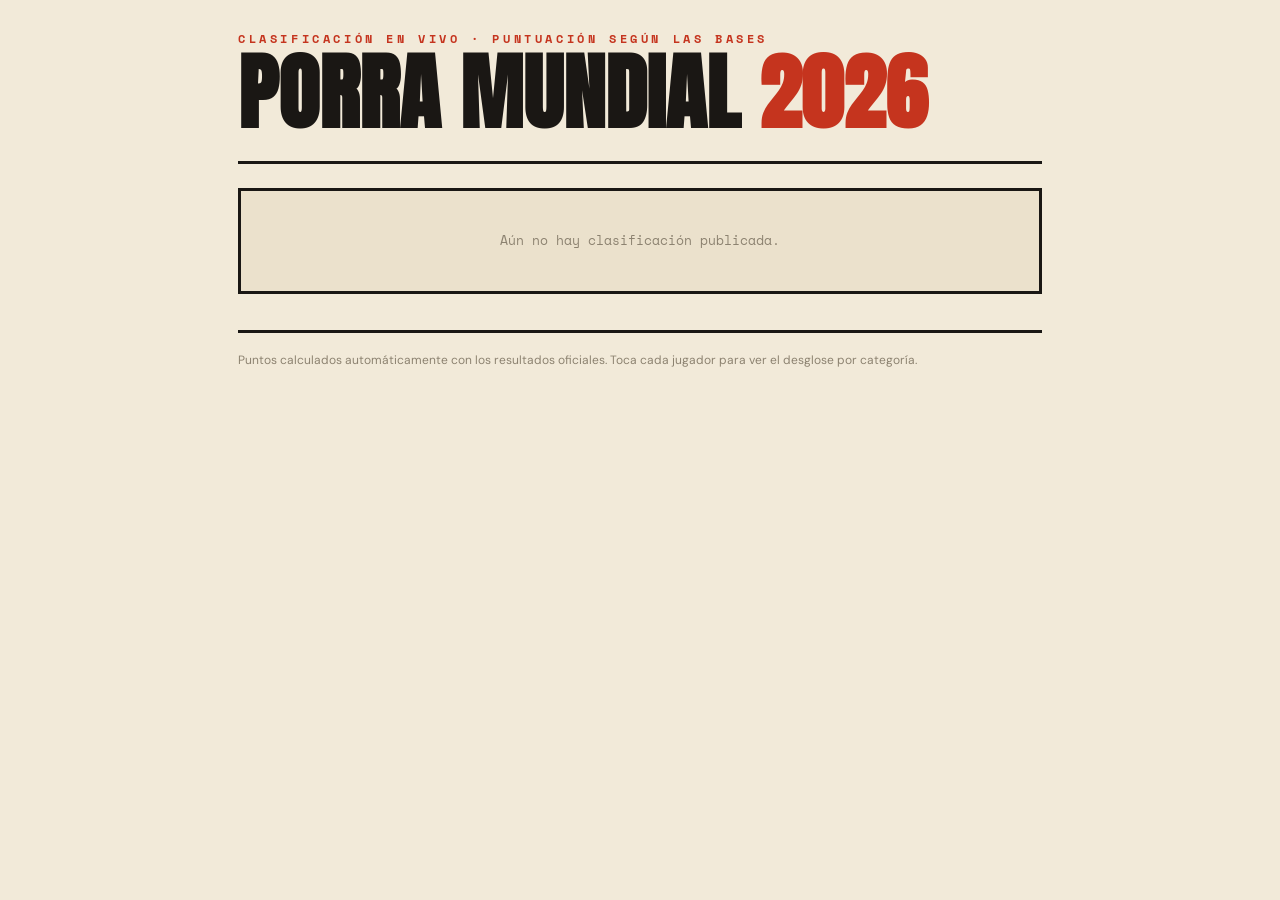
==== index.html @ 6319a4aa "Initial commit - index" ====
<!DOCTYPE html>
<html lang="es">
<head>
<meta charset="UTF-8">
<meta name="viewport" content="width=device-width, initial-scale=1.0">
<title>Porra Mundial 2026 · Clasificación en vivo</title>
<link rel="preconnect" href="https://fonts.googleapis.com">
<link rel="preconnect" href="https://fonts.gstatic.com" crossorigin>
<link href="https://fonts.googleapis.com/css2?family=Anton&family=DM+Sans:wght@400;500;700&family=Space+Mono:wght@400;700&display=swap" rel="stylesheet">
<style>
  :root{
    --paper:#F2EAD9; --paper-2:#EBE1CC; --ink:#1A1714; --stamp:#C5341E;
    --pitch:#1F6E43; --muted:#8C8270; --line:#D6C9AC; --line-strong:#B9A983;
  }
  *{box-sizing:border-box;margin:0;padding:0}
  body{background:var(--paper);color:var(--ink);font-family:'DM Sans',system-ui,sans-serif;
    line-height:1.5;background-image:radial-gradient(var(--line) 0.5px,transparent 0.5px);background-size:18px 18px}
  .wrap{max-width:840px;margin:0 auto;padding:0 18px}
  header{border-bottom:3px solid var(--ink);padding:30px 0 18px;margin-bottom:8px}
  .eyebrow{font-family:'Space Mono',monospace;font-size:12px;letter-spacing:.3em;text-transform:uppercase;color:var(--stamp);font-weight:700}
  h1{font-family:'Anton',sans-serif;font-size:clamp(40px,9vw,84px);line-height:.92;text-transform:uppercase;margin:6px 0 4px}
  h1 .yr{color:var(--stamp)}
  .meta{display:flex;flex-wrap:wrap;gap:6px 22px;margin-top:12px;font-family:'Space Mono',monospace;font-size:12px}
  .meta b{color:var(--stamp)}

  .board{border:3px solid var(--ink);background:var(--paper-2);margin:24px 0}
  .row{border-bottom:1px solid var(--line)}
  .row:last-child{border-bottom:none}
  .row.lead{background:var(--paper)}
  .head-row{display:grid;grid-template-columns:48px 1fr 92px 30px;align-items:center;
    gap:10px;padding:13px 16px;cursor:pointer}
  .pos{font-family:'Anton',sans-serif;font-size:26px;color:var(--stamp);text-align:center}
  .row:first-child .pos{color:var(--pitch)}
  .name{font-family:'Anton',sans-serif;font-size:22px;text-transform:uppercase;letter-spacing:.02em}
  .pts{font-family:'Space Mono',monospace;font-weight:700;font-size:20px;text-align:right}
  .pts small{display:block;font-size:9.5px;color:var(--muted);letter-spacing:.18em;font-weight:400}
  .chev{font-family:'Space Mono',monospace;color:var(--muted);text-align:center;transition:transform .2s}
  .row.open .chev{transform:rotate(90deg)}
  .detail{display:none;padding:2px 16px 14px;border-top:1px dashed var(--line-strong)}
  .row.open .detail{display:block}
  .cats{list-style:none;display:grid;grid-template-columns:repeat(auto-fill,minmax(150px,1fr));gap:4px 18px;
    font-family:'Space Mono',monospace;font-size:12px;padding-top:10px}
  .cats li{display:flex;justify-content:space-between;border-bottom:1px dotted var(--line);padding:3px 0}
  .cats .k{color:var(--muted)}
  .cats .v{font-weight:700}
  .cats .v.neg{color:var(--stamp)}
  .empty{padding:40px 16px;text-align:center;color:var(--muted);font-family:'Space Mono',monospace;font-size:13px}
  footer{border-top:3px solid var(--ink);margin-top:36px;padding:18px 0 40px;font-size:12px;color:var(--muted)}
  .refresh{font-family:'Space Mono',monospace;font-size:11px;color:var(--muted);margin-top:6px}
</style>
</head>
<body>
<div class="wrap">
  <header>
    <div class="eyebrow">Clasificación en vivo · puntuación según las bases</div>
    <h1>Porra Mundial <span class="yr">2026</span></h1>
    <div class="meta" id="meta"></div>
  </header>

  <div class="board" id="board"><div class="empty">Cargando clasificación…</div></div>

  <footer>
    Puntos calculados automáticamente con los resultados oficiales. Toca cada jugador para ver el
    desglose por categoría. <span class="refresh" id="refresh"></span>
  </footer>
</div>

<script>
const CATS = {
  grupos:"Fase de grupos", fases_finales:"Fases finales", roberswingger:"Roberswingger",
  champ:"Champ", paraguaya_chupona:"Paraguaya Chupona", pinwis:"Pinwis",
  lobby:"Lobby", columna_churu:"Columna Churu"
};

async function load(){
  let d;
  try{ d = await (await fetch('./data/standings.json?t='+Date.now())).json(); }
  catch(e){ document.getElementById('board').innerHTML =
    '<div class="empty">Aún no hay clasificación publicada.</div>'; return; }

  const upd = d.updated ? new Date(d.updated).toLocaleString('es-ES') : '—';
  document.getElementById('meta').innerHTML =
    `<span><b>${d.table.length}</b> participantes</span>
     <span><b>${d.matches_played||0}</b> partidos computados</span>
     <span>Actualizado: ${upd}</span>`;
  document.getElementById('refresh').textContent = 'Se actualiza solo al recargar la página.';

  document.getElementById('board').innerHTML = d.table.map((r,i)=>{
    const cats = Object.entries(r.breakdown).map(([k,v])=>
      `<li><span class="k">${CATS[k]||k}</span><span class="v ${v<0?'neg':''}">${v}</span></li>`).join('');
    return `<div class="row ${i===0?'lead':''}" onclick="this.classList.toggle('open')">
       <div class="head-row">
         <div class="pos">${r.pos}</div>
         <div class="name">${r.player}</div>
         <div class="pts">${r.total}<small>PUNTOS</small></div>
         <div class="chev">▸</div>
       </div>
       <div class="detail"><ul class="cats">${cats}</ul></div>
     </div>`;
  }).join('');
}
load();
</script>
</body>
</html>
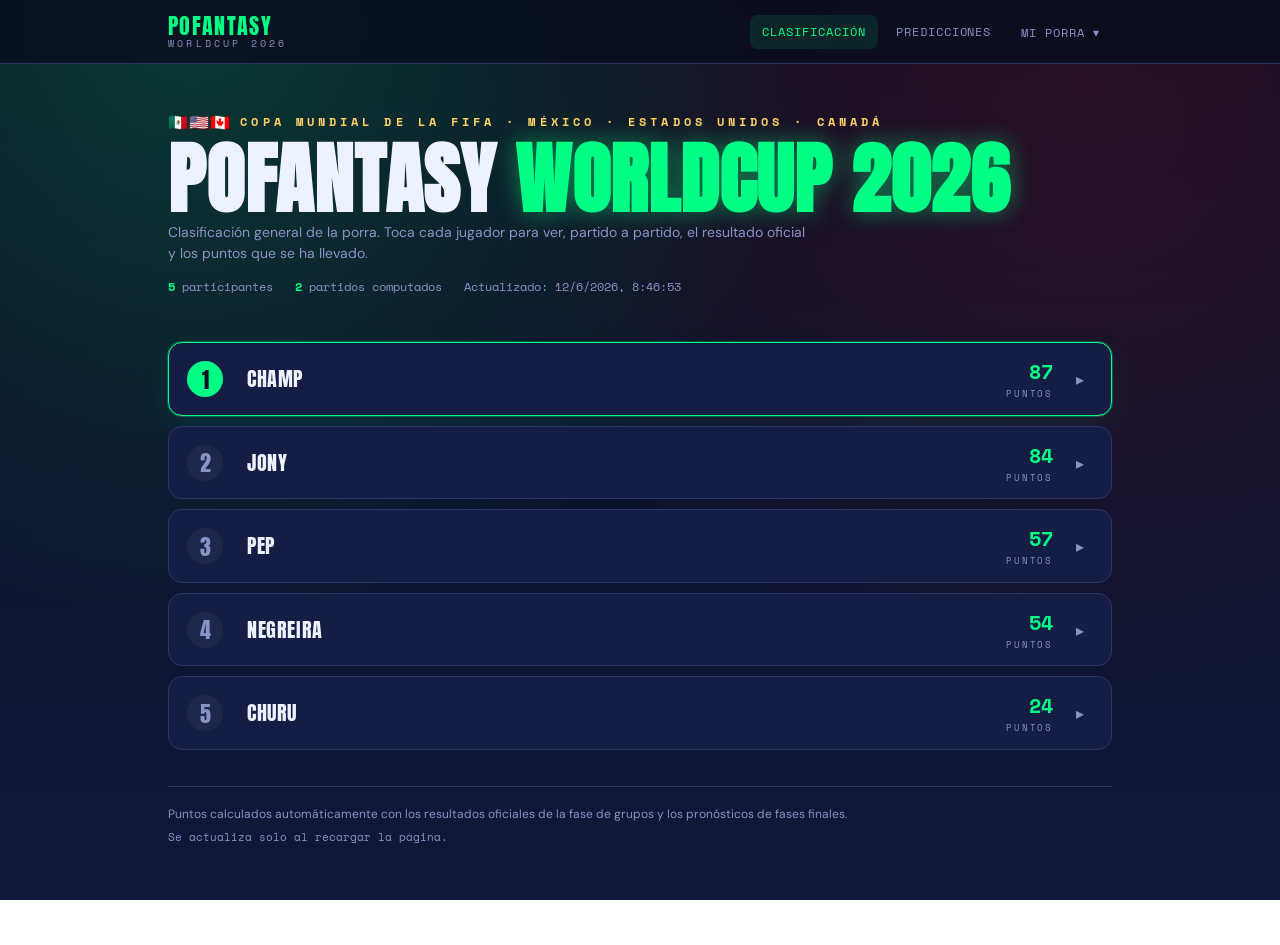
==== commit 30b4e7ae: "Rediseño HTML" ====
--- a/index.html
+++ b/index.html
@@ -3,78 +3,37 @@
 <head>
 <meta charset="UTF-8">
 <meta name="viewport" content="width=device-width, initial-scale=1.0">
-<title>Porra Mundial 2026 · Clasificación en vivo</title>
+<title>POFANTASY WORLDCUP 2026 · Clasificación</title>
 <link rel="preconnect" href="https://fonts.googleapis.com">
 <link rel="preconnect" href="https://fonts.gstatic.com" crossorigin>
 <link href="https://fonts.googleapis.com/css2?family=Anton&family=DM+Sans:wght@400;500;700&family=Space+Mono:wght@400;700&display=swap" rel="stylesheet">
-<style>
-  :root{
-    --paper:#F2EAD9; --paper-2:#EBE1CC; --ink:#1A1714; --stamp:#C5341E;
-    --pitch:#1F6E43; --muted:#8C8270; --line:#D6C9AC; --line-strong:#B9A983;
-  }
-  *{box-sizing:border-box;margin:0;padding:0}
-  body{background:var(--paper);color:var(--ink);font-family:'DM Sans',system-ui,sans-serif;
-    line-height:1.5;background-image:radial-gradient(var(--line) 0.5px,transparent 0.5px);background-size:18px 18px}
-  .wrap{max-width:840px;margin:0 auto;padding:0 18px}
-  header{border-bottom:3px solid var(--ink);padding:30px 0 18px;margin-bottom:8px}
-  .eyebrow{font-family:'Space Mono',monospace;font-size:12px;letter-spacing:.3em;text-transform:uppercase;color:var(--stamp);font-weight:700}
-  h1{font-family:'Anton',sans-serif;font-size:clamp(40px,9vw,84px);line-height:.92;text-transform:uppercase;margin:6px 0 4px}
-  h1 .yr{color:var(--stamp)}
-  .meta{display:flex;flex-wrap:wrap;gap:6px 22px;margin-top:12px;font-family:'Space Mono',monospace;font-size:12px}
-  .meta b{color:var(--stamp)}
-
-  .board{border:3px solid var(--ink);background:var(--paper-2);margin:24px 0}
-  .row{border-bottom:1px solid var(--line)}
-  .row:last-child{border-bottom:none}
-  .row.lead{background:var(--paper)}
-  .head-row{display:grid;grid-template-columns:48px 1fr 92px 30px;align-items:center;
-    gap:10px;padding:13px 16px;cursor:pointer}
-  .pos{font-family:'Anton',sans-serif;font-size:26px;color:var(--stamp);text-align:center}
-  .row:first-child .pos{color:var(--pitch)}
-  .name{font-family:'Anton',sans-serif;font-size:22px;text-transform:uppercase;letter-spacing:.02em}
-  .pts{font-family:'Space Mono',monospace;font-weight:700;font-size:20px;text-align:right}
-  .pts small{display:block;font-size:9.5px;color:var(--muted);letter-spacing:.18em;font-weight:400}
-  .chev{font-family:'Space Mono',monospace;color:var(--muted);text-align:center;transition:transform .2s}
-  .row.open .chev{transform:rotate(90deg)}
-  .detail{display:none;padding:2px 16px 14px;border-top:1px dashed var(--line-strong)}
-  .row.open .detail{display:block}
-  .cats{list-style:none;display:grid;grid-template-columns:repeat(auto-fill,minmax(150px,1fr));gap:4px 18px;
-    font-family:'Space Mono',monospace;font-size:12px;padding-top:10px}
-  .cats li{display:flex;justify-content:space-between;border-bottom:1px dotted var(--line);padding:3px 0}
-  .cats .k{color:var(--muted)}
-  .cats .v{font-weight:700}
-  .cats .v.neg{color:var(--stamp)}
-  .empty{padding:40px 16px;text-align:center;color:var(--muted);font-family:'Space Mono',monospace;font-size:13px}
-  footer{border-top:3px solid var(--ink);margin-top:36px;padding:18px 0 40px;font-size:12px;color:var(--muted)}
-  .refresh{font-family:'Space Mono',monospace;font-size:11px;color:var(--muted);margin-top:6px}
-</style>
+<link rel="stylesheet" href="assets/style.css">
 </head>
 <body>
+<div id="nav"></div>
 <div class="wrap">
-  <header>
-    <div class="eyebrow">Clasificación en vivo · puntuación según las bases</div>
-    <h1>Porra Mundial <span class="yr">2026</span></h1>
+  <header class="hero">
+    <div class="eyebrow"><span class="flags">🇲🇽🇺🇸🇨🇦</span> Copa Mundial de la FIFA · México · Estados Unidos · Canadá</div>
+    <h1 class="title">POFANTASY <span class="accent">WORLDCUP 2026</span></h1>
+    <div class="subtitle">Clasificación general de la porra. Toca cada jugador para ver, partido a partido, el resultado oficial y los puntos que se ha llevado.</div>
     <div class="meta" id="meta"></div>
   </header>
 
   <div class="board" id="board"><div class="empty">Cargando clasificación…</div></div>
 
   <footer>
-    Puntos calculados automáticamente con los resultados oficiales. Toca cada jugador para ver el
-    desglose por categoría. <span class="refresh" id="refresh"></span>
+    Puntos calculados automáticamente con los resultados oficiales de la fase de grupos y los pronósticos de fases finales.
+    <span class="refresh" id="refresh"></span>
   </footer>
 </div>
 
+<script src="assets/app.js"></script>
 <script>
-const CATS = {
-  grupos:"Fase de grupos", fases_finales:"Fases finales", roberswingger:"Roberswingger",
-  champ:"Champ", paraguaya_chupona:"Paraguaya Chupona", pinwis:"Pinwis",
-  lobby:"Lobby", columna_churu:"Columna Churu"
-};
+renderNav("clasificacion");
 
 async function load(){
   let d;
-  try{ d = await (await fetch('./data/standings.json?t='+Date.now())).json(); }
+  try{ d = await fetchJSON('./data/standings.json'); }
   catch(e){ document.getElementById('board').innerHTML =
     '<div class="empty">Aún no hay clasificación publicada.</div>'; return; }
 
@@ -86,16 +45,26 @@
   document.getElementById('refresh').textContent = 'Se actualiza solo al recargar la página.';
 
   document.getElementById('board').innerHTML = d.table.map((r,i)=>{
-    const cats = Object.entries(r.breakdown).map(([k,v])=>
-      `<li><span class="k">${CATS[k]||k}</span><span class="v ${v<0?'neg':''}">${v}</span></li>`).join('');
+    const playedMatches = (d.matches||[]).filter(m => m.played && m.predictions && m.predictions[r.player]);
+    const items = playedMatches.map(m=>{
+      const p = m.predictions[r.player];
+      return `<li>
+        <span class="teams">${teamFlag(m.home)} ${teamES(m.home)} - ${teamES(m.away)} ${teamFlag(m.away)}</span>
+        <span class="score">${m.gh}-${m.ga}</span>
+        ${ptsHtml(p.points)}
+      </li>`;
+    }).join('');
+    const detail = items
+      ? `<ul class="match-list">${items}</ul>`
+      : `<div class="empty" style="padding:14px 0">Todavía no hay partidos puntuados.</div>`;
     return `<div class="row ${i===0?'lead':''}" onclick="this.classList.toggle('open')">
        <div class="head-row">
          <div class="pos">${r.pos}</div>
          <div class="name">${r.player}</div>
-         <div class="pts">${r.total}<small>PUNTOS</small></div>
+         <div class="pts-total">${r.total}<small>PUNTOS</small></div>
          <div class="chev">▸</div>
        </div>
-       <div class="detail"><ul class="cats">${cats}</ul></div>
+       <div class="detail">${detail}</div>
      </div>`;
   }).join('');
 }
--- a/assets/style.css
+++ b/assets/style.css
@@ -0,0 +1,218 @@
+/* POFANTASY WORLDCUP 2026 — tema compartido, estilo FIFA Fantasy */
+
+:root{
+  --bg:#0a0e1f;
+  --bg-2:#10173a;
+  --card:#161d44;
+  --card-2:#1d2657;
+  --line:#2c3568;
+  --ink:#eef1ff;
+  --muted:#8b93c4;
+  --green:#00ff85;
+  --green-dark:#00b35e;
+  --gold:#ffd166;
+  --red:#ff4d6d;
+  --mx-red:#c8102e;
+  --mx-green:#006847;
+  --us-blue:#0a3161;
+}
+*{box-sizing:border-box;margin:0;padding:0}
+html,body{min-height:100%}
+body{
+  font-family:'DM Sans',system-ui,sans-serif;
+  color:var(--ink);
+  line-height:1.5;
+  background:
+    radial-gradient(circle at 15% 0%, rgba(0,255,133,.18), transparent 45%),
+    radial-gradient(circle at 85% 10%, rgba(200,16,46,.16), transparent 45%),
+    linear-gradient(180deg, var(--bg) 0%, var(--bg-2) 100%);
+  background-attachment:fixed;
+}
+.wrap{max-width:980px;margin:0 auto;padding:0 18px 60px}
+
+/* ---------- NAV ---------- */
+#nav{
+  position:sticky;top:0;z-index:50;
+  background:rgba(10,14,31,.85);
+  backdrop-filter:blur(10px);
+  border-bottom:1px solid var(--line);
+}
+.nav-inner{
+  max-width:980px;margin:0 auto;padding:14px 18px;
+  display:flex;align-items:center;justify-content:space-between;gap:16px;flex-wrap:wrap;
+}
+.brand{display:flex;flex-direction:column;line-height:1.1;text-decoration:none}
+.brand-pofantasy{
+  font-family:'Anton',sans-serif;font-size:22px;letter-spacing:.06em;
+  color:var(--green);text-transform:uppercase;
+}
+.brand-wc{font-family:'Space Mono',monospace;font-size:10px;letter-spacing:.32em;color:var(--muted)}
+.nav-links{display:flex;align-items:center;gap:6px;flex-wrap:wrap}
+.nav-link{
+  font-family:'Space Mono',monospace;font-size:12px;letter-spacing:.08em;text-transform:uppercase;
+  color:var(--muted);text-decoration:none;padding:8px 12px;border-radius:8px;
+  transition:all .15s;cursor:default;
+}
+a.nav-link:hover, a.nav-drop-item:hover{color:var(--ink);background:rgba(255,255,255,.06)}
+.nav-link.active{color:var(--green);background:rgba(0,255,133,.1)}
+.nav-drop{position:relative}
+.nav-drop .nav-link{cursor:pointer}
+.nav-drop-menu{
+  display:none;position:absolute;right:0;top:calc(100% + 6px);
+  background:var(--card);border:1px solid var(--line);border-radius:10px;
+  min-width:140px;padding:6px;box-shadow:0 12px 30px rgba(0,0,0,.5);
+}
+.nav-drop:hover .nav-drop-menu, .nav-drop:focus-within .nav-drop-menu{display:block}
+.nav-drop-item{
+  display:block;padding:8px 10px;border-radius:6px;font-family:'Space Mono',monospace;
+  font-size:12px;letter-spacing:.06em;color:var(--ink);text-decoration:none;
+}
+.nav-drop-item.active{color:var(--green)}
+
+/* ---------- HERO ---------- */
+header.hero{
+  padding:46px 0 22px;text-align:left;position:relative;
+}
+.eyebrow{
+  font-family:'Space Mono',monospace;font-size:12px;letter-spacing:.34em;text-transform:uppercase;
+  color:var(--gold);font-weight:700;display:flex;align-items:center;gap:10px;
+}
+.eyebrow .flags{font-size:16px;letter-spacing:.05em}
+h1.title{
+  font-family:'Anton',sans-serif;font-size:clamp(38px,9vw,78px);line-height:.95;
+  text-transform:uppercase;margin:8px 0 6px;letter-spacing:.01em;
+}
+h1.title .accent{color:var(--green);text-shadow:0 0 24px rgba(0,255,133,.45)}
+.subtitle{color:var(--muted);font-size:14px;max-width:640px}
+.meta{display:flex;flex-wrap:wrap;gap:8px 22px;margin-top:14px;font-family:'Space Mono',monospace;font-size:12px;color:var(--muted)}
+.meta b{color:var(--green)}
+
+/* ---------- CARDS / BOARD ---------- */
+.board{margin:24px 0;display:flex;flex-direction:column;gap:10px}
+.row{
+  background:var(--card);border:1px solid var(--line);border-radius:14px;overflow:hidden;
+  transition:border-color .15s;
+}
+.row.lead{border-color:var(--green);box-shadow:0 0 0 1px rgba(0,255,133,.25), 0 10px 30px rgba(0,255,133,.08)}
+.head-row{
+  display:grid;grid-template-columns:46px 1fr auto 26px;align-items:center;
+  gap:14px;padding:14px 18px;cursor:pointer;
+}
+.pos{
+  font-family:'Anton',sans-serif;font-size:22px;color:var(--muted);text-align:center;
+  width:36px;height:36px;display:flex;align-items:center;justify-content:center;
+  border-radius:50%;background:rgba(255,255,255,.04);
+}
+.row.lead .pos{color:#0a0e1f;background:var(--green)}
+.name{font-family:'Anton',sans-serif;font-size:20px;text-transform:uppercase;letter-spacing:.03em}
+.pts-total{font-family:'Space Mono',monospace;font-weight:700;font-size:20px;text-align:right;color:var(--green)}
+.pts-total small{display:block;font-size:9px;color:var(--muted);letter-spacing:.2em;font-weight:400;text-align:right}
+.chev{font-family:'Space Mono',monospace;color:var(--muted);text-align:center;transition:transform .2s}
+.row.open .chev{transform:rotate(90deg)}
+.detail{display:none;padding:0 18px 16px;border-top:1px dashed var(--line)}
+.row.open .detail{display:block}
+
+/* lista de partidos dentro del desglose */
+.match-list{list-style:none;padding-top:10px;display:flex;flex-direction:column;gap:6px}
+.match-list li{
+  display:flex;justify-content:space-between;align-items:center;gap:10px;
+  font-family:'Space Mono',monospace;font-size:12px;
+  padding:8px 10px;background:rgba(255,255,255,.03);border-radius:8px;flex-wrap:wrap;
+}
+.match-list .teams{color:var(--ink);flex:1;min-width:200px}
+.match-list .score{color:var(--muted);font-weight:700}
+
+/* puntos verde/rojo reutilizados en toda la web */
+.pts-pos{color:var(--green);font-weight:700}
+.pts-neg{color:var(--red);font-weight:700}
+.pts-zero{color:var(--muted);font-weight:700}
+.pts-na{color:var(--muted)}
+
+.empty{padding:40px 16px;text-align:center;color:var(--muted);font-family:'Space Mono',monospace;font-size:13px}
+
+/* ---------- PREDICCIONES (grupos) ---------- */
+.group-section{margin:22px 0}
+.group-title{
+  font-family:'Anton',sans-serif;font-size:24px;text-transform:uppercase;letter-spacing:.04em;
+  color:var(--gold);margin-bottom:10px;display:flex;align-items:center;gap:10px;
+}
+.group-title .bar{flex:1;height:1px;background:var(--line)}
+.match-card{
+  background:var(--card);border:1px solid var(--line);border-radius:14px;
+  padding:14px 18px;margin-bottom:10px;
+}
+.match-head{display:flex;align-items:center;justify-content:space-between;gap:12px;flex-wrap:wrap}
+.match-teams{font-family:'Anton',sans-serif;font-size:17px;text-transform:uppercase;letter-spacing:.02em;display:flex;align-items:center;gap:8px;flex-wrap:wrap}
+.match-score{
+  font-family:'Space Mono',monospace;font-weight:700;font-size:18px;
+  background:rgba(255,255,255,.05);border-radius:8px;padding:4px 12px;min-width:64px;text-align:center;
+}
+.match-score.pending{color:var(--muted);font-size:12px;letter-spacing:.1em}
+.preds-grid{
+  margin-top:12px;padding-top:10px;border-top:1px dashed var(--line);
+  display:grid;grid-template-columns:repeat(auto-fill,minmax(150px,1fr));gap:8px;
+}
+.pred-cell{
+  font-family:'Space Mono',monospace;font-size:12px;display:flex;justify-content:space-between;
+  align-items:center;gap:8px;background:rgba(255,255,255,.03);border-radius:8px;padding:6px 10px;
+}
+.pred-cell .player{color:var(--muted);letter-spacing:.06em}
+.pred-cell .pred-score{color:var(--ink);font-weight:700}
+
+/* ---------- JUGADOR ---------- */
+.player-header{
+  display:flex;align-items:center;gap:18px;background:var(--card);border:1px solid var(--line);
+  border-radius:14px;padding:18px;margin:20px 0;flex-wrap:wrap;
+}
+.player-avatar{
+  width:64px;height:64px;border-radius:50%;background:linear-gradient(135deg,var(--green),var(--mx-green));
+  display:flex;align-items:center;justify-content:center;font-family:'Anton',sans-serif;font-size:26px;color:#04130a;
+}
+.player-stats{display:flex;gap:24px;flex-wrap:wrap;font-family:'Space Mono',monospace;font-size:12px;color:var(--muted)}
+.player-stats b{display:block;font-size:22px;color:var(--green);font-family:'Anton',sans-serif}
+
+.player-tabs{display:flex;gap:8px;margin:18px 0;flex-wrap:wrap}
+.player-tabs a{
+  font-family:'Space Mono',monospace;font-size:12px;letter-spacing:.08em;text-transform:uppercase;
+  text-decoration:none;color:var(--muted);border:1px solid var(--line);border-radius:999px;padding:6px 14px;
+}
+.player-tabs a.active{color:#0a0e1f;background:var(--green);border-color:var(--green)}
+
+table.pred-table{width:100%;border-collapse:collapse;margin:14px 0;font-size:13px}
+table.pred-table th, table.pred-table td{
+  padding:9px 10px;border-bottom:1px solid var(--line);text-align:left;
+}
+table.pred-table th{
+  font-family:'Space Mono',monospace;font-size:11px;letter-spacing:.1em;text-transform:uppercase;
+  color:var(--muted);font-weight:400;
+}
+table.pred-table td.num{color:var(--muted);font-family:'Space Mono',monospace}
+table.pred-table td.score, table.pred-table td.pred{font-family:'Space Mono',monospace;font-weight:700}
+table.pred-table tr:hover{background:rgba(255,255,255,.03)}
+.tag{
+  font-family:'Space Mono',monospace;font-size:10px;letter-spacing:.08em;text-transform:uppercase;
+  padding:2px 8px;border-radius:999px;border:1px solid var(--line);color:var(--muted);
+}
+.tag.hit{color:var(--green);border-color:var(--green-dark)}
+.tag.exact{color:#0a0e1f;background:var(--green);border-color:var(--green)}
+.tag.miss{color:var(--red);border-color:rgba(255,77,109,.4)}
+.tag.pending{color:var(--muted)}
+
+.section-title{
+  font-family:'Anton',sans-serif;font-size:22px;text-transform:uppercase;letter-spacing:.03em;
+  margin:28px 0 10px;color:var(--ink);
+}
+.advance-grid{display:grid;grid-template-columns:repeat(auto-fill,minmax(160px,1fr));gap:8px}
+.advance-pill{
+  font-family:'Space Mono',monospace;font-size:12px;background:var(--card);border:1px solid var(--line);
+  border-radius:999px;padding:6px 12px;display:flex;align-items:center;gap:8px;
+}
+
+/* ---------- FOOTER ---------- */
+footer{border-top:1px solid var(--line);margin-top:36px;padding:18px 0 40px;font-size:12px;color:var(--muted)}
+.refresh{font-family:'Space Mono',monospace;font-size:11px;color:var(--muted);margin-top:6px;display:block}
+
+@media (max-width:560px){
+  .head-row{grid-template-columns:36px 1fr auto 22px;padding:12px 14px}
+  .name{font-size:17px}
+}
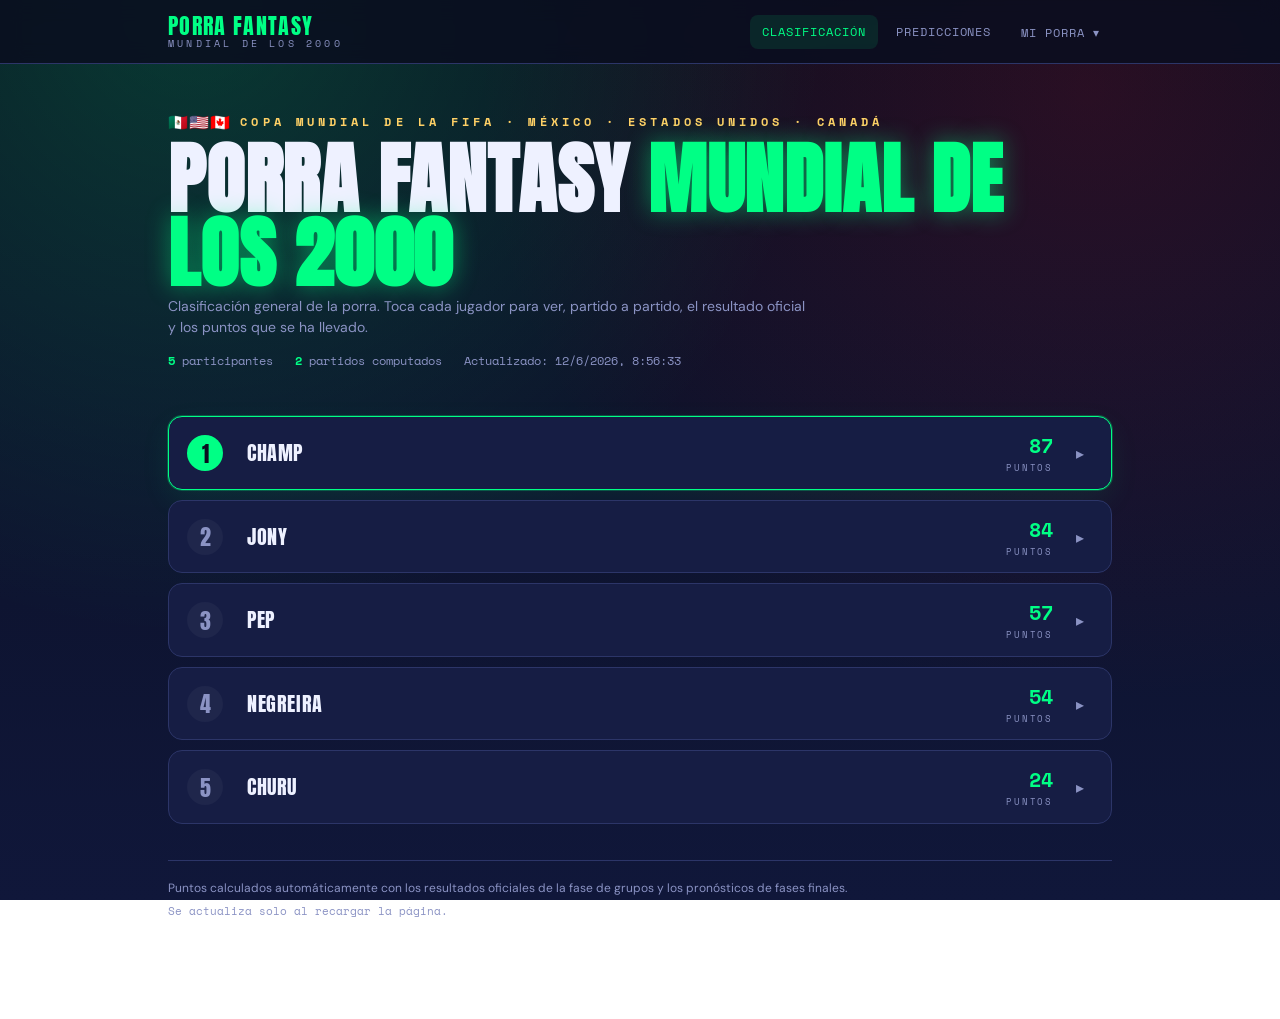
==== commit d21a4421: "Merge branch 'main' of https://github.com/jonathannavarrop/world-cup-2026" ====
--- a/index.html
+++ b/index.html
@@ -3,7 +3,7 @@
 <head>
 <meta charset="UTF-8">
 <meta name="viewport" content="width=device-width, initial-scale=1.0">
-<title>POFANTASY WORLDCUP 2026 · Clasificación</title>
+<title>PORRA FANTASY - MUNDIAL DE LOS 2000 · Clasificación</title>
 <link rel="preconnect" href="https://fonts.googleapis.com">
 <link rel="preconnect" href="https://fonts.gstatic.com" crossorigin>
 <link href="https://fonts.googleapis.com/css2?family=Anton&family=DM+Sans:wght@400;500;700&family=Space+Mono:wght@400;700&display=swap" rel="stylesheet">
@@ -14,7 +14,7 @@
 <div class="wrap">
   <header class="hero">
     <div class="eyebrow"><span class="flags">🇲🇽🇺🇸🇨🇦</span> Copa Mundial de la FIFA · México · Estados Unidos · Canadá</div>
-    <h1 class="title">POFANTASY <span class="accent">WORLDCUP 2026</span></h1>
+    <h1 class="title">PORRA FANTASY <span class="accent">MUNDIAL DE LOS 2000</span></h1>
     <div class="subtitle">Clasificación general de la porra. Toca cada jugador para ver, partido a partido, el resultado oficial y los puntos que se ha llevado.</div>
     <div class="meta" id="meta"></div>
   </header>
--- a/assets/style.css
+++ b/assets/style.css
@@ -1,4 +1,4 @@
-/* POFANTASY WORLDCUP 2026 — tema compartido, estilo FIFA Fantasy */
+/* PORRA FANTASY - MUNDIAL DE LOS 2000 — tema compartido, estilo FIFA Fantasy */
 
 :root{
   --bg:#0a0e1f;
@@ -42,7 +42,7 @@
   display:flex;align-items:center;justify-content:space-between;gap:16px;flex-wrap:wrap;
 }
 .brand{display:flex;flex-direction:column;line-height:1.1;text-decoration:none}
-.brand-pofantasy{
+.brand-porra{
   font-family:'Anton',sans-serif;font-size:22px;letter-spacing:.06em;
   color:var(--green);text-transform:uppercase;
 }
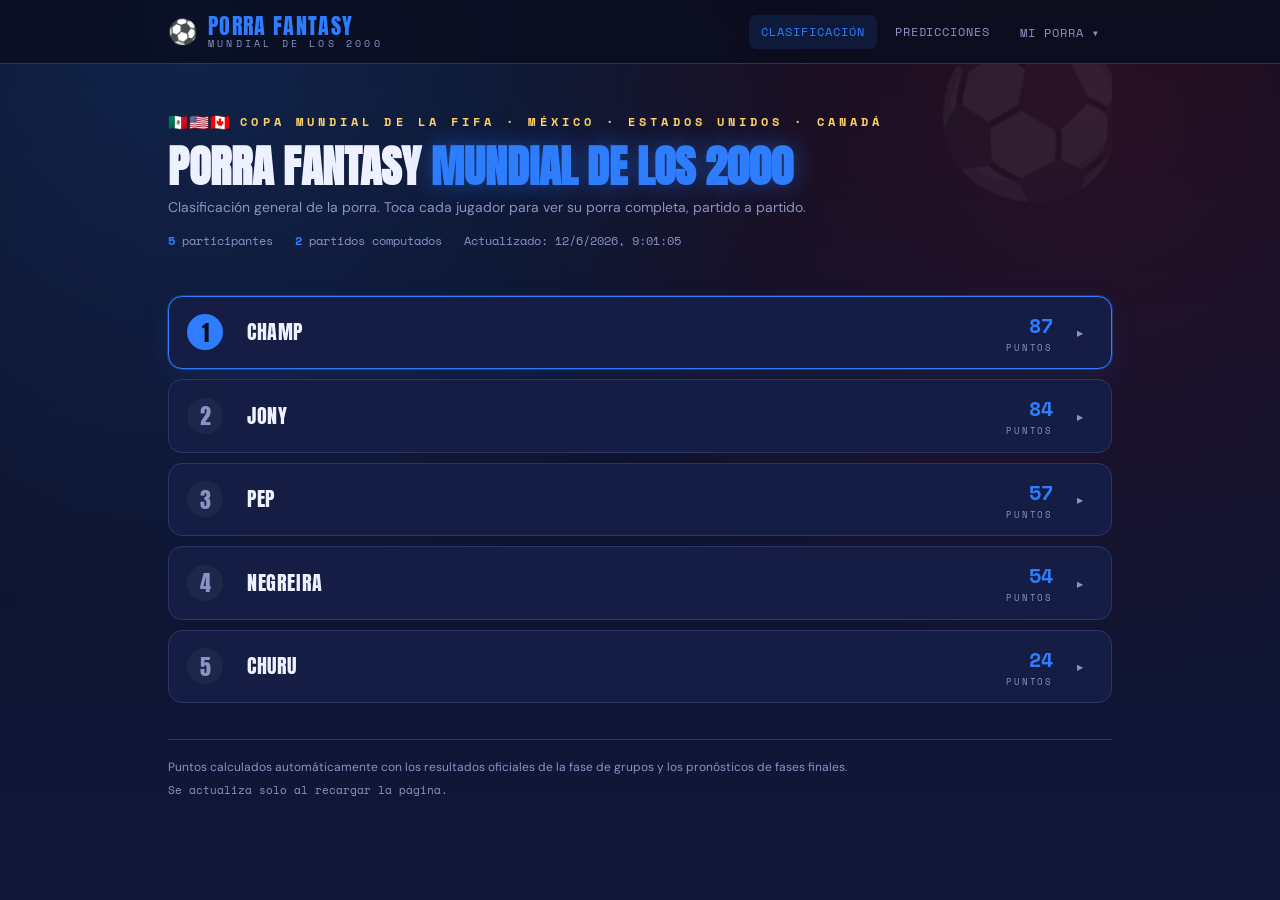
==== commit 75833838: "Cambio clasificacion general - Eliminar desplegable y vincular con 'Mi Porra'" ====
--- a/index.html
+++ b/index.html
@@ -15,7 +15,7 @@
   <header class="hero">
     <div class="eyebrow"><span class="flags">🇲🇽🇺🇸🇨🇦</span> Copa Mundial de la FIFA · México · Estados Unidos · Canadá</div>
     <h1 class="title">PORRA FANTASY <span class="accent">MUNDIAL DE LOS 2000</span></h1>
-    <div class="subtitle">Clasificación general de la porra. Toca cada jugador para ver, partido a partido, el resultado oficial y los puntos que se ha llevado.</div>
+    <div class="subtitle">Clasificación general de la porra. Toca cada jugador para ver su porra completa, partido a partido.</div>
     <div class="meta" id="meta"></div>
   </header>
 
@@ -45,27 +45,14 @@
   document.getElementById('refresh').textContent = 'Se actualiza solo al recargar la página.';
 
   document.getElementById('board').innerHTML = d.table.map((r,i)=>{
-    const playedMatches = (d.matches||[]).filter(m => m.played && m.predictions && m.predictions[r.player]);
-    const items = playedMatches.map(m=>{
-      const p = m.predictions[r.player];
-      return `<li>
-        <span class="teams">${teamFlag(m.home)} ${teamES(m.home)} - ${teamES(m.away)} ${teamFlag(m.away)}</span>
-        <span class="score">${m.gh}-${m.ga}</span>
-        ${ptsHtml(p.points)}
-      </li>`;
-    }).join('');
-    const detail = items
-      ? `<ul class="match-list">${items}</ul>`
-      : `<div class="empty" style="padding:14px 0">Todavía no hay partidos puntuados.</div>`;
-    return `<div class="row ${i===0?'lead':''}" onclick="this.classList.toggle('open')">
+    return `<a class="row ${i===0?'lead':''}" href="jugador.html?j=${r.player}">
        <div class="head-row">
          <div class="pos">${r.pos}</div>
          <div class="name">${r.player}</div>
          <div class="pts-total">${r.total}<small>PUNTOS</small></div>
          <div class="chev">▸</div>
        </div>
-       <div class="detail">${detail}</div>
-     </div>`;
+     </a>`;
   }).join('');
 }
 load();
--- a/assets/style.css
+++ b/assets/style.css
@@ -10,6 +10,8 @@
   --muted:#8b93c4;
   --green:#00ff85;
   --green-dark:#00b35e;
+  --blue:#2f7dff;
+  --blue-dark:#1452c4;
   --gold:#ffd166;
   --red:#ff4d6d;
   --mx-red:#c8102e;
@@ -23,7 +25,7 @@
   color:var(--ink);
   line-height:1.5;
   background:
-    radial-gradient(circle at 15% 0%, rgba(0,255,133,.18), transparent 45%),
+    radial-gradient(circle at 15% 0%, rgba(47,125,255,.20), transparent 45%),
     radial-gradient(circle at 85% 10%, rgba(200,16,46,.16), transparent 45%),
     linear-gradient(180deg, var(--bg) 0%, var(--bg-2) 100%);
   background-attachment:fixed;
@@ -41,10 +43,12 @@
   max-width:980px;margin:0 auto;padding:14px 18px;
   display:flex;align-items:center;justify-content:space-between;gap:16px;flex-wrap:wrap;
 }
-.brand{display:flex;flex-direction:column;line-height:1.1;text-decoration:none}
+.brand{display:flex;align-items:center;gap:10px;line-height:1.1;text-decoration:none}
+.brand-ball{font-size:24px;line-height:1}
+.brand-text{display:flex;flex-direction:column;line-height:1.1}
 .brand-porra{
   font-family:'Anton',sans-serif;font-size:22px;letter-spacing:.06em;
-  color:var(--green);text-transform:uppercase;
+  color:var(--blue);text-transform:uppercase;
 }
 .brand-wc{font-family:'Space Mono',monospace;font-size:10px;letter-spacing:.32em;color:var(--muted)}
 .nav-links{display:flex;align-items:center;gap:6px;flex-wrap:wrap}
@@ -54,7 +58,7 @@
   transition:all .15s;cursor:default;
 }
 a.nav-link:hover, a.nav-drop-item:hover{color:var(--ink);background:rgba(255,255,255,.06)}
-.nav-link.active{color:var(--green);background:rgba(0,255,133,.1)}
+.nav-link.active{color:var(--blue);background:rgba(47,125,255,.12)}
 .nav-drop{position:relative}
 .nav-drop .nav-link{cursor:pointer}
 .nav-drop-menu{
@@ -67,11 +71,15 @@
   display:block;padding:8px 10px;border-radius:6px;font-family:'Space Mono',monospace;
   font-size:12px;letter-spacing:.06em;color:var(--ink);text-decoration:none;
 }
-.nav-drop-item.active{color:var(--green)}
+.nav-drop-item.active{color:var(--blue)}
 
 /* ---------- HERO ---------- */
 header.hero{
-  padding:46px 0 22px;text-align:left;position:relative;
+  padding:46px 0 22px;text-align:left;position:relative;overflow:hidden;
+}
+header.hero::after{
+  content:"⚽";position:absolute;right:-20px;top:-30px;font-size:160px;line-height:1;
+  opacity:.06;transform:rotate(12deg);pointer-events:none;
 }
 .eyebrow{
   font-family:'Space Mono',monospace;font-size:12px;letter-spacing:.34em;text-transform:uppercase;
@@ -79,21 +87,25 @@
 }
 .eyebrow .flags{font-size:16px;letter-spacing:.05em}
 h1.title{
-  font-family:'Anton',sans-serif;font-size:clamp(38px,9vw,78px);line-height:.95;
-  text-transform:uppercase;margin:8px 0 6px;letter-spacing:.01em;
-}
-h1.title .accent{color:var(--green);text-shadow:0 0 24px rgba(0,255,133,.45)}
+  font-family:'Anton',sans-serif;font-size:clamp(22px,3.6vw,44px);line-height:1.1;
+  text-transform:uppercase;margin:8px 0 6px;letter-spacing:0;
+}
+@media (min-width:700px){
+  h1.title{white-space:nowrap}
+}
+h1.title .accent{color:var(--blue);text-shadow:0 0 24px rgba(47,125,255,.45)}
 .subtitle{color:var(--muted);font-size:14px;max-width:640px}
 .meta{display:flex;flex-wrap:wrap;gap:8px 22px;margin-top:14px;font-family:'Space Mono',monospace;font-size:12px;color:var(--muted)}
-.meta b{color:var(--green)}
+.meta b{color:var(--blue)}
 
 /* ---------- CARDS / BOARD ---------- */
 .board{margin:24px 0;display:flex;flex-direction:column;gap:10px}
 .row{
-  background:var(--card);border:1px solid var(--line);border-radius:14px;overflow:hidden;
-  transition:border-color .15s;
-}
-.row.lead{border-color:var(--green);box-shadow:0 0 0 1px rgba(0,255,133,.25), 0 10px 30px rgba(0,255,133,.08)}
+  display:block;background:var(--card);border:1px solid var(--line);border-radius:14px;overflow:hidden;
+  text-decoration:none;color:inherit;transition:border-color .15s,background .15s;
+}
+.row:hover{border-color:var(--blue);background:var(--card-2)}
+.row.lead{border-color:var(--blue);box-shadow:0 0 0 1px rgba(47,125,255,.3), 0 10px 30px rgba(47,125,255,.1)}
 .head-row{
   display:grid;grid-template-columns:46px 1fr auto 26px;align-items:center;
   gap:14px;padding:14px 18px;cursor:pointer;
@@ -103,24 +115,11 @@
   width:36px;height:36px;display:flex;align-items:center;justify-content:center;
   border-radius:50%;background:rgba(255,255,255,.04);
 }
-.row.lead .pos{color:#0a0e1f;background:var(--green)}
+.row.lead .pos{color:#0a0e1f;background:var(--blue)}
 .name{font-family:'Anton',sans-serif;font-size:20px;text-transform:uppercase;letter-spacing:.03em}
-.pts-total{font-family:'Space Mono',monospace;font-weight:700;font-size:20px;text-align:right;color:var(--green)}
+.pts-total{font-family:'Space Mono',monospace;font-weight:700;font-size:20px;text-align:right;color:var(--blue)}
 .pts-total small{display:block;font-size:9px;color:var(--muted);letter-spacing:.2em;font-weight:400;text-align:right}
-.chev{font-family:'Space Mono',monospace;color:var(--muted);text-align:center;transition:transform .2s}
-.row.open .chev{transform:rotate(90deg)}
-.detail{display:none;padding:0 18px 16px;border-top:1px dashed var(--line)}
-.row.open .detail{display:block}
-
-/* lista de partidos dentro del desglose */
-.match-list{list-style:none;padding-top:10px;display:flex;flex-direction:column;gap:6px}
-.match-list li{
-  display:flex;justify-content:space-between;align-items:center;gap:10px;
-  font-family:'Space Mono',monospace;font-size:12px;
-  padding:8px 10px;background:rgba(255,255,255,.03);border-radius:8px;flex-wrap:wrap;
-}
-.match-list .teams{color:var(--ink);flex:1;min-width:200px}
-.match-list .score{color:var(--muted);font-weight:700}
+.chev{font-family:'Space Mono',monospace;color:var(--muted);text-align:center}
 
 /* puntos verde/rojo reutilizados en toda la web */
 .pts-pos{color:var(--green);font-weight:700}
@@ -165,18 +164,18 @@
   border-radius:14px;padding:18px;margin:20px 0;flex-wrap:wrap;
 }
 .player-avatar{
-  width:64px;height:64px;border-radius:50%;background:linear-gradient(135deg,var(--green),var(--mx-green));
+  width:64px;height:64px;border-radius:50%;background:linear-gradient(135deg,var(--blue),var(--mx-green));
   display:flex;align-items:center;justify-content:center;font-family:'Anton',sans-serif;font-size:26px;color:#04130a;
 }
 .player-stats{display:flex;gap:24px;flex-wrap:wrap;font-family:'Space Mono',monospace;font-size:12px;color:var(--muted)}
-.player-stats b{display:block;font-size:22px;color:var(--green);font-family:'Anton',sans-serif}
+.player-stats b{display:block;font-size:22px;color:var(--blue);font-family:'Anton',sans-serif}
 
 .player-tabs{display:flex;gap:8px;margin:18px 0;flex-wrap:wrap}
 .player-tabs a{
   font-family:'Space Mono',monospace;font-size:12px;letter-spacing:.08em;text-transform:uppercase;
   text-decoration:none;color:var(--muted);border:1px solid var(--line);border-radius:999px;padding:6px 14px;
 }
-.player-tabs a.active{color:#0a0e1f;background:var(--green);border-color:var(--green)}
+.player-tabs a.active{color:#fff;background:var(--blue);border-color:var(--blue)}
 
 table.pred-table{width:100%;border-collapse:collapse;margin:14px 0;font-size:13px}
 table.pred-table th, table.pred-table td{
@@ -215,4 +214,5 @@
 @media (max-width:560px){
   .head-row{grid-template-columns:36px 1fr auto 22px;padding:12px 14px}
   .name{font-size:17px}
-}
+  .eyebrow{flex-wrap:wrap;letter-spacing:.18em;gap:6px}
+}
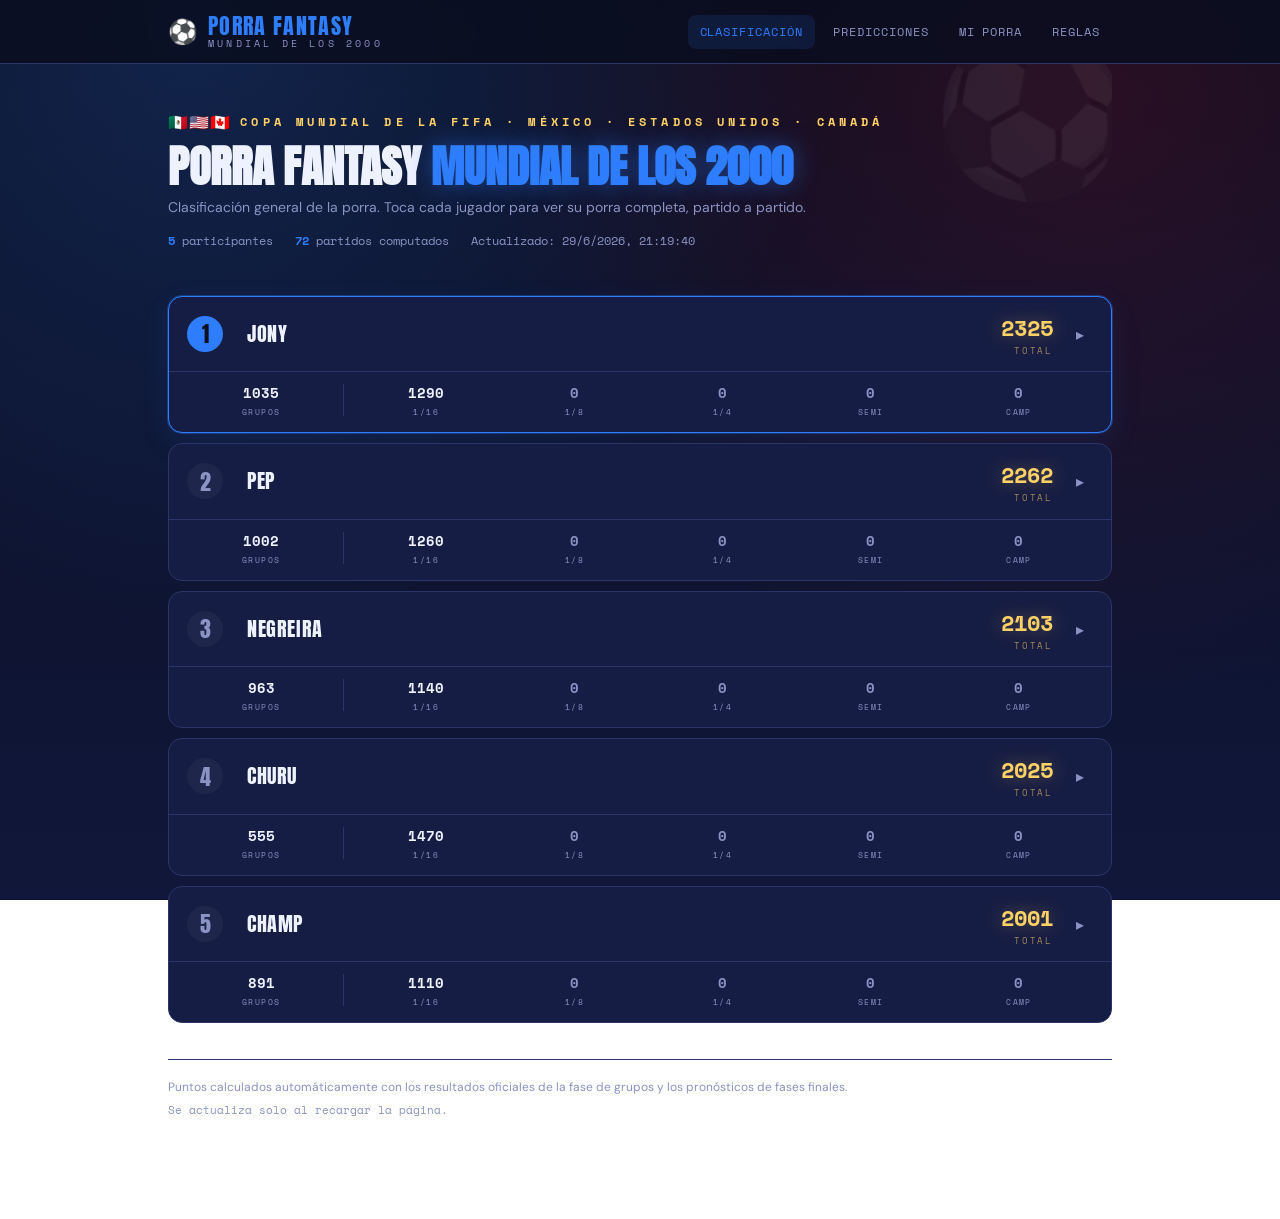
==== commit b57005d0: "Actualizacion" ====
--- a/index.html
+++ b/index.html
@@ -44,15 +44,38 @@
      <span>Actualizado: ${upd}</span>`;
   document.getElementById('refresh').textContent = 'Se actualiza solo al recargar la página.';
 
+  const bkCol = (val, label) => {
+    const cls = val > 0 ? '' : ' bk-zero';
+    return `<div class="bk-col${cls}">
+      <span class="bk-val">${val}</span>
+      <span class="bk-label">${label}</span>
+    </div>`;
+  };
+
   document.getElementById('board').innerHTML = d.table.map((r,i)=>{
-    return `<a class="row ${i===0?'lead':''}" href="jugador.html?j=${r.player}">
-       <div class="head-row">
-         <div class="pos">${r.pos}</div>
-         <div class="name">${r.player}</div>
-         <div class="pts-total">${r.total}<small>PUNTOS</small></div>
-         <div class="chev">▸</div>
-       </div>
-     </a>`;
+    const g  = r.grupos    ?? 0;
+    const r32= r.r32       ?? 0;
+    const r16= r.r16       ?? 0;
+    const qf = r.qf        ?? 0;
+    const sf = r.sf        ?? 0;
+    const ch = r.champion  ?? 0;
+    return `<a class="row ${i===0?'lead':''}" href="jugador.html?j=${r.player}&from=clasificacion">
+      <div class="head-row">
+        <div class="pos">${r.pos}</div>
+        <div class="name">${r.player}</div>
+        <div class="pts-total">${r.total}<small>TOTAL</small></div>
+        <div class="chev">▸</div>
+      </div>
+      <div class="breakdown-row">
+        ${bkCol(g,  'GRUPOS')}
+        <div class="bk-sep"></div>
+        ${bkCol(r32,'1/16')}
+        ${bkCol(r16,'1/8')}
+        ${bkCol(qf, '1/4')}
+        ${bkCol(sf, 'SEMI')}
+        ${bkCol(ch, 'CAMP')}
+      </div>
+    </a>`;
   }).join('');
 }
 load();
--- a/assets/style.css
+++ b/assets/style.css
@@ -86,6 +86,11 @@
   color:var(--gold);font-weight:700;display:flex;align-items:center;gap:10px;
 }
 .eyebrow .flags{font-size:16px;letter-spacing:.05em}
+.back-link{
+  display:inline-block;margin-top:10px;font-family:'Space Mono',monospace;font-size:12px;
+  letter-spacing:.06em;color:var(--blue);text-decoration:none;
+}
+.back-link:hover{text-decoration:underline}
 h1.title{
   font-family:'Anton',sans-serif;font-size:clamp(22px,3.6vw,44px);line-height:1.1;
   text-transform:uppercase;margin:8px 0 6px;letter-spacing:0;
@@ -100,9 +105,9 @@
 
 /* ---------- CARDS / BOARD ---------- */
 .board{margin:24px 0;display:flex;flex-direction:column;gap:10px}
-.row{
+.row, .row:link, .row:visited, .row:hover, .row:active{
   display:block;background:var(--card);border:1px solid var(--line);border-radius:14px;overflow:hidden;
-  text-decoration:none;color:inherit;transition:border-color .15s,background .15s;
+  text-decoration:none;color:var(--ink);transition:border-color .15s,background .15s;
 }
 .row:hover{border-color:var(--blue);background:var(--card-2)}
 .row.lead{border-color:var(--blue);box-shadow:0 0 0 1px rgba(47,125,255,.3), 0 10px 30px rgba(47,125,255,.1)}
@@ -117,8 +122,35 @@
 }
 .row.lead .pos{color:#0a0e1f;background:var(--blue)}
 .name{font-family:'Anton',sans-serif;font-size:20px;text-transform:uppercase;letter-spacing:.03em}
-.pts-total{font-family:'Space Mono',monospace;font-weight:700;font-size:20px;text-align:right;color:var(--blue)}
-.pts-total small{display:block;font-size:9px;color:var(--muted);letter-spacing:.2em;font-weight:400;text-align:right}
+.pts-total{font-family:'Space Mono',monospace;font-weight:700;font-size:22px;text-align:right;color:var(--gold);text-shadow:0 0 18px rgba(255,209,102,.35)}
+.pts-total small{display:block;font-size:9px;color:var(--gold);opacity:.6;letter-spacing:.2em;font-weight:400;text-align:right}
+
+/* ---------- BREAKDOWN ROW (clasificación) ---------- */
+.breakdown-row{
+  display:flex;align-items:center;gap:0;
+  padding:10px 18px 14px;
+  border-top:1px solid var(--line);
+}
+.bk-col{
+  flex:1;display:flex;flex-direction:column;align-items:center;gap:3px;
+}
+.bk-sep{
+  width:1px;min-height:32px;background:var(--line);margin:0 8px;flex-shrink:0;
+}
+.bk-val{
+  font-family:'Space Mono',monospace;font-weight:700;font-size:14px;color:var(--ink);
+}
+.bk-label{
+  font-family:'Space Mono',monospace;font-size:8px;letter-spacing:.18em;
+  text-transform:uppercase;color:var(--muted);
+}
+.bk-col.bk-zero .bk-val{color:var(--muted)}
+@media (max-width:560px){
+  .bk-val{font-size:12px}
+  .bk-label{font-size:7px;letter-spacing:.1em}
+  .bk-sep{margin:0 4px}
+  .breakdown-row{padding:8px 12px 12px}
+}
 .chev{font-family:'Space Mono',monospace;color:var(--muted);text-align:center}
 
 /* puntos verde/rojo reutilizados en toda la web */
@@ -141,7 +173,26 @@
   padding:14px 18px;margin-bottom:10px;
 }
 .match-head{display:flex;align-items:center;justify-content:space-between;gap:12px;flex-wrap:wrap}
+.match-info{display:flex;flex-direction:column;gap:2px}
 .match-teams{font-family:'Anton',sans-serif;font-size:17px;text-transform:uppercase;letter-spacing:.02em;display:flex;align-items:center;gap:8px;flex-wrap:wrap}
+.match-date{font-family:'Space Mono',monospace;font-size:11px;letter-spacing:.06em;color:var(--muted);text-transform:uppercase}
+.match-date .match-group{color:var(--gold);margin-right:6px}
+
+/* ---------- controles de vista / filtro de grupo ---------- */
+.view-toggle{display:flex;gap:8px;margin:18px 0 10px;flex-wrap:wrap}
+.view-toggle button{
+  font-family:'Space Mono',monospace;font-size:12px;letter-spacing:.08em;text-transform:uppercase;
+  color:var(--muted);background:transparent;border:1px solid var(--line);border-radius:999px;
+  padding:7px 16px;cursor:pointer;
+}
+.view-toggle button.active{color:#fff;background:var(--blue);border-color:var(--blue)}
+.group-filter{display:flex;gap:6px;margin:0 0 18px;flex-wrap:wrap}
+.group-filter button{
+  font-family:'Space Mono',monospace;font-size:11px;letter-spacing:.06em;text-transform:uppercase;
+  color:var(--muted);background:transparent;border:1px solid var(--line);border-radius:999px;
+  padding:5px 12px;cursor:pointer;
+}
+.group-filter button.active{color:#0a0e1f;background:var(--gold);border-color:var(--gold)}
 .match-score{
   font-family:'Space Mono',monospace;font-weight:700;font-size:18px;
   background:rgba(255,255,255,.05);border-radius:8px;padding:4px 12px;min-width:64px;text-align:center;
@@ -215,4 +266,6 @@
   .head-row{grid-template-columns:36px 1fr auto 22px;padding:12px 14px}
   .name{font-size:17px}
   .eyebrow{flex-wrap:wrap;letter-spacing:.18em;gap:6px}
-}
+  .nav-link{font-size:10px;letter-spacing:.05em;padding:8px 8px}
+  .nav-links{gap:2px}
+}
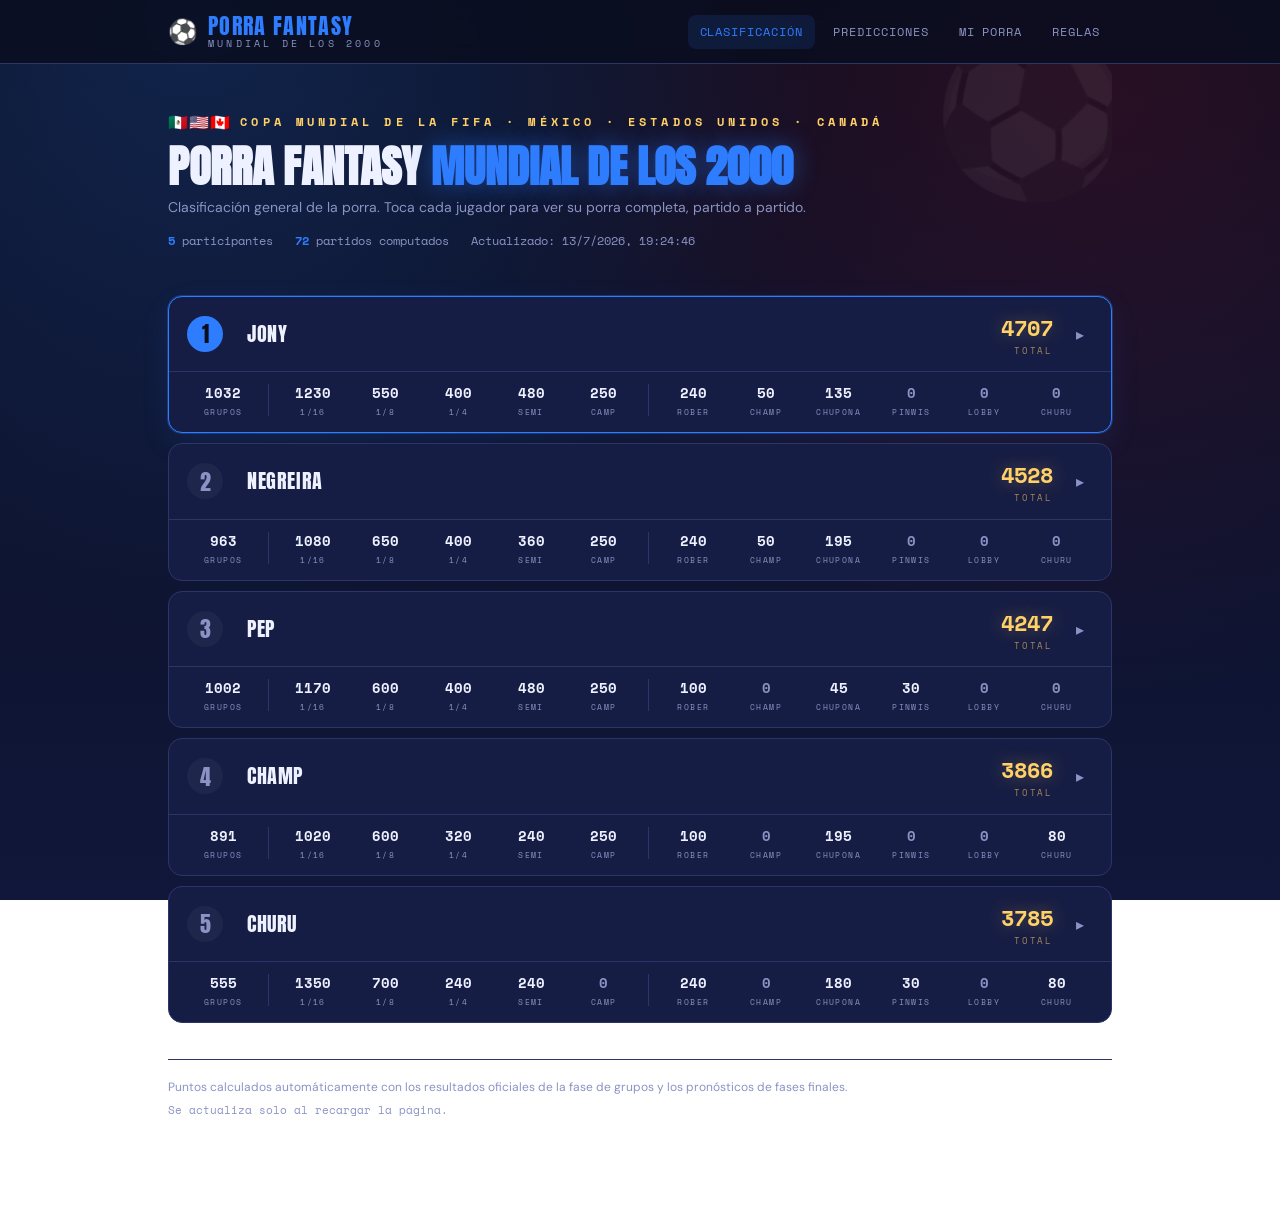
==== commit cd9e833c: "Suma los premios especiales a la clasificacion real Cierra los 6 premios (Roberswingger, Champ, Para" ====
--- a/index.html
+++ b/index.html
@@ -59,6 +59,12 @@
     const qf = r.qf        ?? 0;
     const sf = r.sf        ?? 0;
     const ch = r.champion  ?? 0;
+    const pzRober = r.roberswingger      ?? 0;
+    const pzChamp = r.champ              ?? 0;
+    const pzChup  = r.paraguaya_chupona  ?? 0;
+    const pzPinwis= r.pinwis             ?? 0;
+    const pzLobby = r.lobby              ?? 0;
+    const pzChuru = r.columna_churu      ?? 0;
     return `<a class="row ${i===0?'lead':''}" href="jugador.html?j=${r.player}&from=clasificacion">
       <div class="head-row">
         <div class="pos">${r.pos}</div>
@@ -74,6 +80,13 @@
         ${bkCol(qf, '1/4')}
         ${bkCol(sf, 'SEMI')}
         ${bkCol(ch, 'CAMP')}
+        <div class="bk-sep"></div>
+        ${bkCol(pzRober, 'ROBER')}
+        ${bkCol(pzChamp, 'CHAMP')}
+        ${bkCol(pzChup,  'CHUPONA')}
+        ${bkCol(pzPinwis,'PINWIS')}
+        ${bkCol(pzLobby, 'LOBBY')}
+        ${bkCol(pzChuru, 'CHURU')}
       </div>
     </a>`;
   }).join('');
--- a/assets/style.css
+++ b/assets/style.css
@@ -127,12 +127,12 @@
 
 /* ---------- BREAKDOWN ROW (clasificación) ---------- */
 .breakdown-row{
-  display:flex;align-items:center;gap:0;
+  display:flex;align-items:center;flex-wrap:wrap;gap:8px 0;row-gap:10px;
   padding:10px 18px 14px;
   border-top:1px solid var(--line);
 }
 .bk-col{
-  flex:1;display:flex;flex-direction:column;align-items:center;gap:3px;
+  flex:1 1 56px;min-width:56px;display:flex;flex-direction:column;align-items:center;gap:3px;
 }
 .bk-sep{
   width:1px;min-height:32px;background:var(--line);margin:0 8px;flex-shrink:0;
@@ -257,6 +257,11 @@
   font-family:'Space Mono',monospace;font-size:12px;background:var(--card);border:1px solid var(--line);
   border-radius:999px;padding:6px 12px;display:flex;align-items:center;gap:8px;
 }
+.round-total{
+  grid-column:1/-1;display:flex;justify-content:space-between;align-items:center;
+  font-family:'Space Mono',monospace;font-size:12px;
+  border-top:1px solid var(--line);padding:8px 4px 2px;color:var(--muted);
+}
 
 /* ---------- FOOTER ---------- */
 footer{border-top:1px solid var(--line);margin-top:36px;padding:18px 0 40px;font-size:12px;color:var(--muted)}
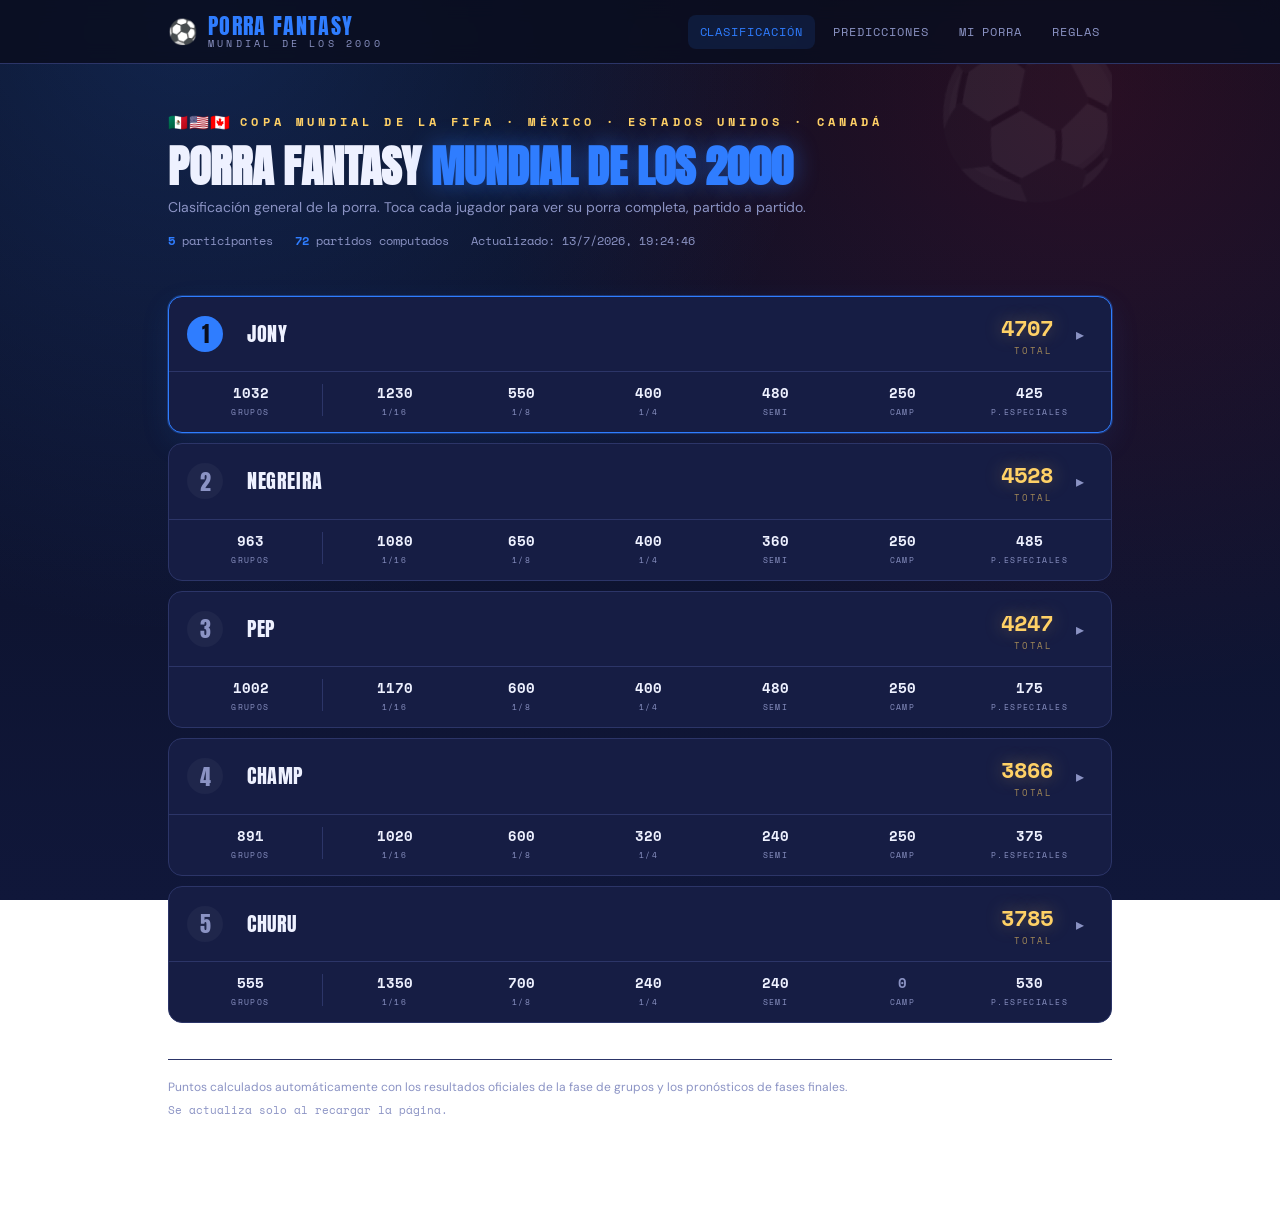
==== commit 61e6127c: "Actualiza clasificacion Co-Authored-By: Claude Sonnet 5 <noreply@anthropic.com>" ====
--- a/index.html
+++ b/index.html
@@ -59,12 +59,7 @@
     const qf = r.qf        ?? 0;
     const sf = r.sf        ?? 0;
     const ch = r.champion  ?? 0;
-    const pzRober = r.roberswingger      ?? 0;
-    const pzChamp = r.champ              ?? 0;
-    const pzChup  = r.paraguaya_chupona  ?? 0;
-    const pzPinwis= r.pinwis             ?? 0;
-    const pzLobby = r.lobby              ?? 0;
-    const pzChuru = r.columna_churu      ?? 0;
+    const pe = r.premios   ?? 0;
     return `<a class="row ${i===0?'lead':''}" href="jugador.html?j=${r.player}&from=clasificacion">
       <div class="head-row">
         <div class="pos">${r.pos}</div>
@@ -80,13 +75,7 @@
         ${bkCol(qf, '1/4')}
         ${bkCol(sf, 'SEMI')}
         ${bkCol(ch, 'CAMP')}
-        <div class="bk-sep"></div>
-        ${bkCol(pzRober, 'ROBER')}
-        ${bkCol(pzChamp, 'CHAMP')}
-        ${bkCol(pzChup,  'CHUPONA')}
-        ${bkCol(pzPinwis,'PINWIS')}
-        ${bkCol(pzLobby, 'LOBBY')}
-        ${bkCol(pzChuru, 'CHURU')}
+        ${bkCol(pe, 'P.ESPECIALES')}
       </div>
     </a>`;
   }).join('');
